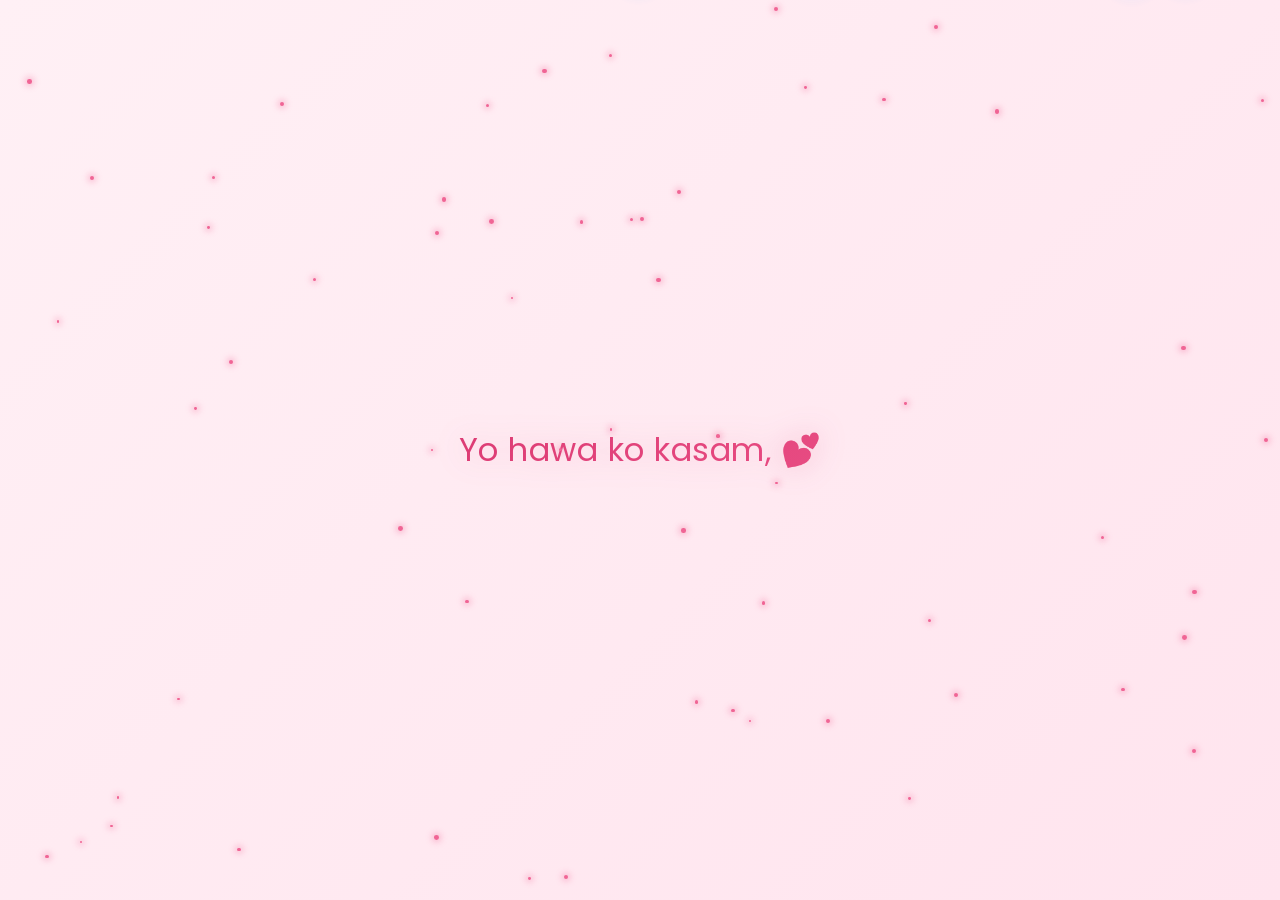
==== index.html @ f90bdf69 "Rename proposal.html to index.html" ====
<!DOCTYPE html>
<html lang="ne">

<head>
    <meta charset="UTF-8">
    <meta name="viewport" content="width=device-width, initial-scale=1.0">
    <meta name="description" content="A special romantic proposal for Sonam">
    <title>💖 For You, Sonam 💖</title>
    <link rel="preconnect" href="https://fonts.googleapis.com">
    <link rel="preconnect" href="https://fonts.gstatic.com" crossorigin>
    <link
        href="https://fonts.googleapis.com/css2?family=Great+Vibes&family=Poppins:wght@300;400;600;700&family=Dancing+Script:wght@400;700&display=swap"
        rel="stylesheet">
    <link rel="stylesheet" href="proposal.css">
</head>

<body>
    <!-- Floating Hearts Background -->
    <div class="hearts-container" id="heartsContainer"></div>

    <!-- Sparkle particles -->
    <div class="sparkles-container" id="sparklesContainer"></div>

    <!-- ===== PHASE 1: Nepali Lines ===== -->
    <section class="phase phase-lines" id="phaseLines">
        <div class="lines-wrapper">
            <p class="nepali-line" id="line1">Yo hawa ko kasam, 💕</p>
            <p class="nepali-line" id="line2">yo baadal ko kasam 🌹</p>
            <p class="nepali-line" id="line3"> yo jangal khola nadi ko kasam...✨</p>
            <p class="nepali-line" id="line4">Kasam ma timi bina baachna sakdina.💗</p>
            <p class="nepali-line" id="line5">Uhee timro jagahnya paagal premi,</p>
            <p class="nepali-line" id="line6">uhee timro pyaaro him🩵</p>
        </div>
    </section>

    <!-- ===== PHASE 2: Hollywood Proposal ===== -->
    <section class="phase phase-proposal hidden" id="phaseProposal">
        <div class="proposal-card">
            <div class="rose-icon">🌹</div>
            <h1 class="proposal-title">Sonam...</h1>
            <p class="proposal-quote">
                "I came here tonight because when you realize you want to spend the rest of your life with somebody, you
                want the rest of your life to start as soon as possible."
            </p>
            <p class="movie-ref">— When Harry Met Sally</p>
            <div class="question-text">
                <span class="will-you">Will you be mine forever?</span>
                <span class="heart-pulse">💖</span>
            </div>
            <div class="buttons-container" id="buttonsContainer">
                <button class="btn btn-yes" id="btnYes">Yes! 💍</button>
                <button class="btn btn-no" id="btnNo">No 😢</button>
            </div>
        </div>
    </section>

    <!-- ===== PHASE 3: Celebration ===== -->
    <section class="phase phase-celebration hidden" id="phaseCelebration">
        <div class="celebration-content">
            <h1 class="celebration-title" id="celebTitle">I Knew You'd Say Yes! 🎉💖</h1>
            <div class="image-frame" id="imageFrame">
                <img src="ankit.jpg" alt="Our Love" class="celebration-image" id="celebImage">
            </div>
            <p class="celebration-message">Forever starts now, Sonam... 💕</p>
            <div class="fireworks" id="fireworksContainer"></div>
        </div>
        <!-- Background Music -->
        <audio id="bgMusic" loop>
            <source src="sonam.mp3" type="audio/mpeg">
        </audio>
    </section>

    <script src="proposal.js"></script>
</body>

</html>
---- proposal.css ----
/* ==========================================
   ROMANTIC PROPOSAL - STYLES
   ========================================== */

/* === Reset & Base === */
*, *::before, *::after {
    margin: 0;
    padding: 0;
    box-sizing: border-box;
}

body {
    min-height: 100vh;
    overflow: hidden;
    font-family: 'Poppins', sans-serif;
    background: #fff0f5;
    color: #333;
    display: flex;
    align-items: center;
    justify-content: center;
    position: relative;
    transition: background 1.5s ease;
}

/* === Floating Hearts Background === */
.hearts-container {
    position: fixed;
    top: 0;
    left: 0;
    width: 100%;
    height: 100%;
    pointer-events: none;
    z-index: 15;
    overflow: hidden;
}

.floating-heart {
    position: absolute;
    top: -50px;
    font-size: 24px;
    animation: fallDown linear infinite;
    opacity: 0.85;
    filter: drop-shadow(0 0 10px rgba(60, 160, 255, 0.75));
    user-select: none;
}

@keyframes fallDown {
    0% {
        transform: translateY(0) rotate(0deg) scale(1);
        opacity: 0.8;
    }
    50% {
        opacity: 1;
    }
    100% {
        transform: translateY(115vh) rotate(360deg) scale(0.7);
        opacity: 0;
    }
}

/* === Sparkles === */
.sparkles-container {
    position: fixed;
    top: 0;
    left: 0;
    width: 100%;
    height: 100%;
    pointer-events: none;
    z-index: 12;
    overflow: hidden;
}

.sparkle {
    position: absolute;
    width: 4px;
    height: 4px;
    background: #f06595;
    border-radius: 50%;
    animation: twinkle ease-in-out infinite;
    box-shadow: 0 0 6px 2px rgba(240, 101, 149, 0.4);
}

@keyframes twinkle {
    0%, 100% { opacity: 0; transform: scale(0.5); }
    50% { opacity: 1; transform: scale(1.2); }
}

/* === Phase Containers === */
.phase {
    position: fixed;
    top: 0;
    left: 0;
    width: 100%;
    height: 100%;
    display: flex;
    align-items: center;
    justify-content: center;
    z-index: 10;
    transition: opacity 1s ease;
}

.phase.hidden {
    display: none;
    opacity: 0;
}

.phase.fade-out {
    opacity: 0;
}

/* === Phase Backgrounds === */
.phase-lines {
    background: linear-gradient(135deg, #fff0f5, #ffe4ee, #ffd6e7, #fff0f5);
    background-size: 300% 300%;
    animation: softPinkShift 8s ease infinite;
}

@keyframes softPinkShift {
    0%, 100% { background-position: 0% 50%; }
    50% { background-position: 100% 50%; }
}

.phase-proposal {
    background: linear-gradient(135deg, #e8f4fd, #dbeeff, #cce5ff, #e8f4fd);
    background-size: 300% 300%;
    animation: softBlueShift 8s ease infinite;
}

@keyframes softBlueShift {
    0%, 100% { background-position: 0% 50%; }
    50% { background-position: 100% 50%; }
}

/* ==========================================
   PHASE 1: NEPALI LINES
   ========================================== */
.lines-wrapper {
    text-align: center;
    padding: 2rem;
    max-width: 800px;
    width: 90%;
    position: relative;
    z-index: 25;
    min-height: 120px;
    display: flex;
    align-items: center;
    justify-content: center;
}

.nepali-line {
    font-family: 'Poppins', sans-serif;
    font-size: 2rem;
    font-weight: 400;
    color: transparent;
    background: linear-gradient(135deg, #d6336c, #e64980, #f06595, #d6336c);
    background-size: 200% 200%;
    -webkit-background-clip: text;
    background-clip: text;
    line-height: 1.8;
    letter-spacing: 0.5px;
    opacity: 0;
    transform: translateY(30px) scale(0.95);
    transition: opacity 1s cubic-bezier(0.4, 0, 0.2, 1), transform 1s cubic-bezier(0.4, 0, 0.2, 1);
    text-shadow: none;
    filter: drop-shadow(0 0 15px rgba(214, 51, 108, 0.2));
    position: absolute;
    width: 100%;
    animation: gradientShift 4s ease infinite;
}

.nepali-line.visible {
    opacity: 1;
    transform: translateY(0) scale(1);
}

.nepali-line.fade-away {
    opacity: 0;
    transform: translateY(-30px) scale(0.95);
}

@keyframes gradientShift {
    0%, 100% { background-position: 0% 50%; }
    50% { background-position: 100% 50%; }
}

/* ==========================================
   PHASE 2: PROPOSAL
   ========================================== */
.proposal-card {
    background: rgba(255, 255, 255, 0.75);
    backdrop-filter: blur(20px);
    -webkit-backdrop-filter: blur(20px);
    border: 1px solid rgba(100, 160, 230, 0.3);
    border-radius: 30px;
    padding: 3rem 3.5rem;
    max-width: 650px;
    width: 90%;
    text-align: center;
    box-shadow:
        0 25px 60px rgba(0, 0, 0, 0.08),
        0 0 40px rgba(100, 160, 230, 0.1),
        inset 0 1px 0 rgba(255, 255, 255, 0.1);
    animation: cardEntry 1.2s cubic-bezier(0.4, 0, 0.2, 1) forwards;
    position: relative;
    overflow: hidden;
}

.proposal-card::before {
    content: '';
    position: absolute;
    top: -50%;
    left: -50%;
    width: 200%;
    height: 200%;
    background: conic-gradient(from 0deg, transparent, rgba(255, 107, 157, 0.05), transparent, rgba(168, 85, 247, 0.05), transparent);
    animation: rotateGlow 8s linear infinite;
    z-index: -1;
}

@keyframes rotateGlow {
    0% { transform: rotate(0deg); }
    100% { transform: rotate(360deg); }
}

@keyframes cardEntry {
    0% {
        opacity: 0;
        transform: scale(0.7) translateY(40px);
    }
    100% {
        opacity: 1;
        transform: scale(1) translateY(0);
    }
}

.rose-icon {
    font-size: 4rem;
    margin-bottom: 1rem;
    animation: rosePulse 2s ease-in-out infinite;
    filter: drop-shadow(0 0 15px rgba(255, 0, 80, 0.5));
}

@keyframes rosePulse {
    0%, 100% { transform: scale(1) rotate(-5deg); }
    50% { transform: scale(1.15) rotate(5deg); }
}

.proposal-title {
    font-family: 'Great Vibes', cursive;
    font-size: 4.5rem;
    background: linear-gradient(135deg, #d6336c, #e64980, #7c3aed);
    -webkit-background-clip: text;
    background-clip: text;
    color: transparent;
    margin-bottom: 1.5rem;
    animation: shimmer 3s ease-in-out infinite;
    text-shadow: none;
    filter: drop-shadow(0 0 15px rgba(214, 51, 108, 0.3));
}

@keyframes shimmer {
    0%, 100% { filter: drop-shadow(0 0 25px rgba(255, 107, 157, 0.4)) brightness(1); }
    50% { filter: drop-shadow(0 0 35px rgba(255, 107, 157, 0.6)) brightness(1.1); }
}

.proposal-quote {
    font-family: 'Dancing Script', cursive;
    font-size: 1.55rem;
    color: #4a5568;
    line-height: 1.7;
    margin-bottom: 0.8rem;
    font-style: italic;
    padding: 0 1rem;
    animation: fadeInUp 1s 0.5s both;
}

.movie-ref {
    font-size: 0.95rem;
    color: #7c3aed;
    margin-bottom: 2rem;
    font-weight: 300;
    letter-spacing: 1px;
    animation: fadeInUp 1s 0.7s both;
}

@keyframes fadeInUp {
    0% { opacity: 0; transform: translateY(20px); }
    100% { opacity: 1; transform: translateY(0); }
}

.question-text {
    font-size: 1.8rem;
    font-weight: 600;
    margin-bottom: 2.5rem;
    animation: fadeInUp 1s 0.9s both;
}

.will-you {
    background: linear-gradient(90deg, #d6336c, #7c3aed, #d6336c);
    background-size: 200% 100%;
    -webkit-background-clip: text;
    background-clip: text;
    color: transparent;
    animation: textGlow 3s ease-in-out infinite;
}

@keyframes textGlow {
    0%, 100% { background-position: 0% 50%; }
    50% { background-position: 100% 50%; }
}

.heart-pulse {
    display: inline-block;
    animation: heartBeat 1s ease-in-out infinite;
    margin-left: 8px;
}

@keyframes heartBeat {
    0%, 100% { transform: scale(1); }
    25% { transform: scale(1.3); }
    40% { transform: scale(1); }
    60% { transform: scale(1.2); }
}

/* === Buttons === */
.buttons-container {
    display: flex;
    gap: 2rem;
    justify-content: center;
    align-items: center;
    flex-wrap: wrap;
    animation: fadeInUp 1s 1.1s both;
    min-height: 80px;
}

.btn {
    padding: 16px 48px;
    border: none;
    border-radius: 50px;
    font-family: 'Poppins', sans-serif;
    font-size: 1.2rem;
    font-weight: 600;
    cursor: pointer;
    transition: all 0.3s cubic-bezier(0.4, 0, 0.2, 1);
    position: relative;
    overflow: hidden;
    letter-spacing: 0.5px;
}

.btn::after {
    content: '';
    position: absolute;
    top: 50%;
    left: 50%;
    width: 0;
    height: 0;
    background: rgba(255, 255, 255, 0.2);
    border-radius: 50%;
    transform: translate(-50%, -50%);
    transition: width 0.6s, height 0.6s;
}

.btn:active::after {
    width: 300px;
    height: 300px;
}

/* Yes Button */
.btn-yes {
    background: linear-gradient(135deg, #d6336c, #e64980, #d6336c);
    background-size: 200% 200%;
    color: #fff;
    box-shadow:
        0 8px 25px rgba(214, 51, 108, 0.35),
        0 0 15px rgba(214, 51, 108, 0.15);
    animation: yesGlow 2s ease-in-out infinite, gradientMove 3s ease infinite;
    z-index: 5;
}

@keyframes yesGlow {
    0%, 100% { box-shadow: 0 8px 25px rgba(214, 51, 108, 0.35), 0 0 15px rgba(214, 51, 108, 0.15); }
    50% { box-shadow: 0 8px 35px rgba(214, 51, 108, 0.5), 0 0 30px rgba(214, 51, 108, 0.25); }
}

@keyframes gradientMove {
    0%, 100% { background-position: 0% 50%; }
    50% { background-position: 100% 50%; }
}

.btn-yes:hover {
    transform: scale(1.08);
    box-shadow: 0 12px 40px rgba(255, 45, 120, 0.6);
}

/* Yes button grows with each "No" hover */
.btn-yes.grow-1 { transform: scale(1.15); font-size: 1.35rem; padding: 18px 55px; }
.btn-yes.grow-2 { transform: scale(1.3); font-size: 1.5rem; padding: 20px 60px; }
.btn-yes.grow-3 { transform: scale(1.45); font-size: 1.65rem; padding: 22px 65px; }
.btn-yes.grow-4 { transform: scale(1.6); font-size: 1.8rem; padding: 24px 70px; }
.btn-yes.grow-5 { transform: scale(1.75); font-size: 1.95rem; padding: 26px 75px; }

/* No Button */
.btn-no {
    background: linear-gradient(135deg, #f1f5f9, #e2e8f0);
    color: #64748b;
    box-shadow: 0 4px 15px rgba(0, 0, 0, 0.08);
    position: relative;
    transition: all 0.25s ease;
    z-index: 5;
    white-space: nowrap;
}

.btn-no:hover {
    background: linear-gradient(135deg, #e2e8f0, #cbd5e1);
    color: #475569;
}

/* ==========================================
   PHASE 3: CELEBRATION
   ========================================== */
.phase-celebration {
    background: linear-gradient(135deg, #ffffff, #fafafa, #f8f8f8, #ffffff);
    background-size: 300% 300%;
    animation: softWhiteShift 8s ease infinite;
    overflow: hidden;
}

@keyframes softWhiteShift {
    0%, 100% { background-position: 0% 50%; }
    50% { background-position: 100% 50%; }
}

.celebration-content {
    text-align: center;
    z-index: 10;
    position: relative;
    animation: celebEntry 1.5s cubic-bezier(0.4, 0, 0.2, 1) forwards;
    padding: 2rem;
}

@keyframes celebEntry {
    0% { opacity: 0; transform: scale(0.5); }
    60% { transform: scale(1.05); }
    100% { opacity: 1; transform: scale(1); }
}

.celebration-title {
    font-family: 'Great Vibes', cursive;
    font-size: 3.5rem;
    background: linear-gradient(135deg, #d6336c, #e64980, #d6336c, #f06595);
    background-size: 300% 300%;
    -webkit-background-clip: text;
    background-clip: text;
    color: transparent;
    margin-bottom: 2rem;
    animation: celebShimmer 3s ease infinite;
    filter: drop-shadow(0 0 15px rgba(214, 51, 108, 0.3));
}

@keyframes celebShimmer {
    0%, 100% { background-position: 0% 50%; }
    50% { background-position: 100% 50%; }
}

.image-frame {
    width: 420px;
    max-width: 90vw;
    margin: 0 auto 2rem;
    border-radius: 20px;
    overflow: hidden;
    border: 3px solid rgba(255, 107, 157, 0.4);
    box-shadow:
        0 20px 60px rgba(0, 0, 0, 0.5),
        0 0 40px rgba(255, 107, 157, 0.2),
        0 0 80px rgba(255, 107, 157, 0.1);
    animation: frameGlow 3s ease-in-out infinite, float 4s ease-in-out infinite;
    position: relative;
}

.image-frame::before {
    content: '';
    position: absolute;
    top: -2px;
    left: -2px;
    right: -2px;
    bottom: -2px;
    background: linear-gradient(45deg, #ff6b9d, #c084fc, #ffd700, #ff6b9d);
    background-size: 300% 300%;
    border-radius: 22px;
    z-index: -1;
    animation: borderGlow 4s ease infinite;
}

@keyframes borderGlow {
    0%, 100% { background-position: 0% 50%; }
    50% { background-position: 100% 50%; }
}

@keyframes frameGlow {
    0%, 100% { box-shadow: 0 20px 60px rgba(0,0,0,0.5), 0 0 40px rgba(255,107,157,0.2); }
    50% { box-shadow: 0 20px 60px rgba(0,0,0,0.5), 0 0 60px rgba(255,107,157,0.35); }
}

@keyframes float {
    0%, 100% { transform: translateY(0); }
    50% { transform: translateY(-10px); }
}

.celebration-image {
    width: 100%;
    display: block;
    border-radius: 18px;
}

.celebration-message {
    font-family: 'Dancing Script', cursive;
    font-size: 2rem;
    color: #d6336c;
    animation: fadeInUp 1s 0.8s both;
    filter: drop-shadow(0 0 8px rgba(214, 51, 108, 0.15));
}

/* === Firework Particles === */
.firework {
    position: fixed;
    width: 6px;
    height: 6px;
    border-radius: 50%;
    animation: fireworkBurst 1.5s ease-out forwards;
    pointer-events: none;
    z-index: 100;
}

@keyframes fireworkBurst {
    0% {
        opacity: 1;
        transform: translate(0, 0) scale(1);
    }
    100% {
        opacity: 0;
        transform: translate(var(--tx), var(--ty)) scale(0);
    }
}

/* === Confetti === */
.confetti {
    position: fixed;
    width: 10px;
    height: 10px;
    top: -10px;
    z-index: 100;
    pointer-events: none;
    animation: confettiFall linear forwards;
}

@keyframes confettiFall {
    0% {
        transform: translateY(0) rotateZ(0deg) rotateX(0deg);
        opacity: 1;
    }
    100% {
        transform: translateY(110vh) rotateZ(720deg) rotateX(360deg);
        opacity: 0;
    }
}

/* === Responsive — Tablet === */
@media (max-width: 768px) {
    .nepali-line {
        font-size: 1.6rem;
        line-height: 1.6;
        padding: 0 1rem;
    }

    .proposal-card {
        padding: 2.5rem 2rem;
        border-radius: 24px;
        max-width: 90%;
    }

    .proposal-title {
        font-size: 3.5rem;
    }

    .proposal-quote {
        font-size: 1.3rem;
        padding: 0 0.5rem;
    }

    .question-text {
        font-size: 1.5rem;
    }

    .btn {
        padding: 14px 38px;
        font-size: 1.05rem;
    }

    .celebration-title {
        font-size: 2.8rem;
    }

    .celebration-message {
        font-size: 1.6rem;
    }

    .image-frame {
        width: 340px;
    }
}

/* === Responsive — Mobile === */
@media (max-width: 480px) {
    .nepali-line {
        font-size: 1.2rem;
        line-height: 1.5;
        padding: 0 0.8rem;
    }

    .lines-wrapper {
        min-height: 80px;
        padding: 1rem;
    }

    .proposal-card {
        padding: 1.8rem 1.2rem;
        border-radius: 18px;
        max-width: 95%;
    }

    .rose-icon {
        font-size: 2.8rem;
        margin-bottom: 0.6rem;
    }

    .proposal-title {
        font-size: 2.5rem;
        margin-bottom: 1rem;
    }

    .proposal-quote {
        font-size: 1rem;
        line-height: 1.5;
        padding: 0;
    }

    .movie-ref {
        font-size: 0.8rem;
        margin-bottom: 1.2rem;
    }

    .question-text {
        font-size: 1.2rem;
        margin-bottom: 1.5rem;
    }

    .btn {
        padding: 12px 30px;
        font-size: 0.95rem;
    }

    .buttons-container {
        gap: 1.2rem;
    }

    .celebration-title {
        font-size: 2rem;
        margin-bottom: 1.2rem;
    }

    .celebration-message {
        font-size: 1.2rem;
    }

    .image-frame {
        width: 260px;
    }

    .celebration-content {
        padding: 1rem;
    }
}

/* === Responsive — Very small screens === */
@media (max-width: 360px) {
    .nepali-line {
        font-size: 1rem;
    }

    .proposal-title {
        font-size: 2rem;
    }

    .proposal-quote {
        font-size: 0.9rem;
    }

    .celebration-title {
        font-size: 1.6rem;
    }

    .image-frame {
        width: 220px;
    }
}
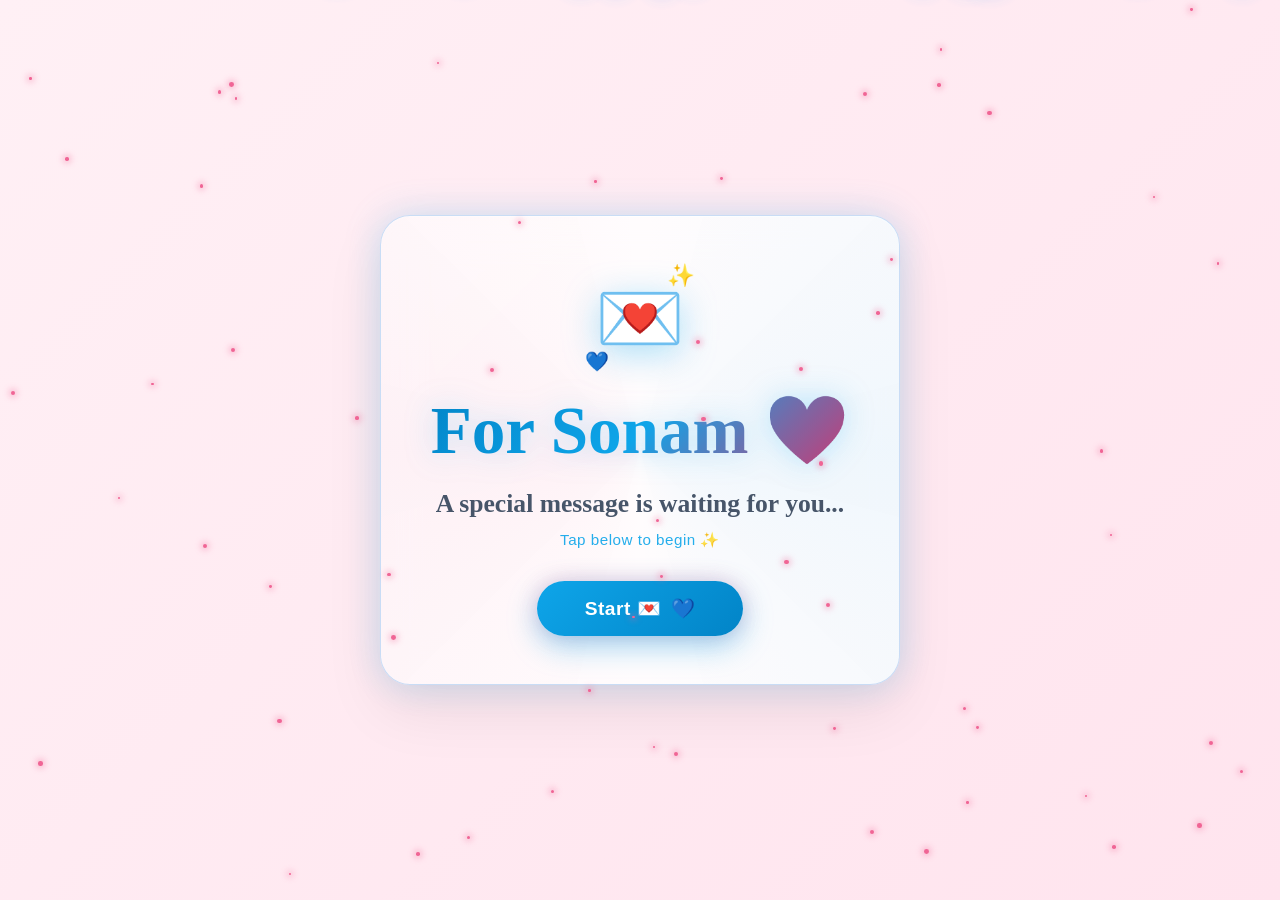
==== commit 1eaa8c4b: "Rename proposal.html to index.html" ====
--- a/index.html
+++ b/index.html
@@ -21,8 +21,28 @@
     <!-- Sparkle particles -->
     <div class="sparkles-container" id="sparklesContainer"></div>
 
+    <!-- ===== PHASE 0: Welcome / Start Screen ===== -->
+    <section class="phase phase-welcome" id="phaseWelcome">
+        <div class="welcome-card">
+            <div class="envelope-icon" id="welcomeIcon">
+                <span class="envelope-emoji">💌</span>
+                <span class="envelope-sparkle sparkle-1">✨</span>
+                <span class="envelope-sparkle sparkle-2">💙</span>
+            </div>
+            <h1 class="welcome-title">For Sonam 💙</h1>
+            <p class="welcome-subtitle">A special message is waiting for you...</p>
+            <p class="welcome-note">Tap below to begin ✨</p>
+            <div class="start-btn-wrapper">
+                <button class="btn btn-start" id="btnStart">
+                    <span class="btn-text">Start 💌</span>
+                    <span class="btn-heart-pulse">💙</span>
+                </button>
+            </div>
+        </div>
+    </section>
+
     <!-- ===== PHASE 1: Nepali Lines ===== -->
-    <section class="phase phase-lines" id="phaseLines">
+    <section class="phase phase-lines hidden" id="phaseLines">
         <div class="lines-wrapper">
             <p class="nepali-line" id="line1">Yo hawa ko kasam, 💕</p>
             <p class="nepali-line" id="line2">yo baadal ko kasam 🌹</p>
--- a/proposal.css
+++ b/proposal.css
@@ -109,6 +109,17 @@
 }
 
 /* === Phase Backgrounds === */
+.phase-welcome {
+    background: linear-gradient(135deg, #fff0f5, #ffe4ee, #e8f4fd, #fff0f5);
+    background-size: 300% 300%;
+    animation: welcomeBgShift 8s ease infinite;
+}
+
+@keyframes welcomeBgShift {
+    0%, 100% { background-position: 0% 50%; }
+    50% { background-position: 100% 50%; }
+}
+
 .phase-lines {
     background: linear-gradient(135deg, #fff0f5, #ffe4ee, #ffd6e7, #fff0f5);
     background-size: 300% 300%;
@@ -129,6 +140,216 @@
 @keyframes softBlueShift {
     0%, 100% { background-position: 0% 50%; }
     50% { background-position: 100% 50%; }
+}
+
+/* ==========================================
+   PHASE 0: WELCOME SCREEN
+   ========================================== */
+.welcome-card {
+    background: rgba(255, 255, 255, 0.85);
+    backdrop-filter: blur(20px);
+    -webkit-backdrop-filter: blur(20px);
+    border: 1px solid rgba(100, 160, 230, 0.35);
+    border-radius: 30px;
+    padding: 3rem 2.5rem;
+    max-width: 520px;
+    width: 90%;
+    text-align: center;
+    box-shadow:
+        0 25px 60px rgba(0, 0, 0, 0.08),
+        0 0 35px rgba(56, 189, 248, 0.25),
+        inset 0 1px 0 rgba(255, 255, 255, 0.8);
+    animation: welcomeEntry 1s cubic-bezier(0.34, 1.56, 0.64, 1) forwards;
+    position: relative;
+    overflow: hidden;
+    z-index: 20;
+}
+
+@keyframes welcomeEntry {
+    0% {
+        opacity: 0;
+        transform: scale(0.8) translateY(30px);
+    }
+    100% {
+        opacity: 1;
+        transform: scale(1) translateY(0);
+    }
+}
+
+.welcome-card::before {
+    content: '';
+    position: absolute;
+    top: -50%;
+    left: -50%;
+    width: 200%;
+    height: 200%;
+    background: conic-gradient(from 0deg, transparent, rgba(56, 189, 248, 0.08), transparent, rgba(240, 101, 149, 0.08), transparent);
+    animation: rotateGlow 8s linear infinite;
+    z-index: -1;
+}
+
+.envelope-icon {
+    position: relative;
+    display: inline-block;
+    margin-bottom: 1.2rem;
+    animation: envelopeFloat 2.8s ease-in-out infinite;
+}
+
+.envelope-emoji {
+    font-size: 4.5rem;
+    display: inline-block;
+    filter: drop-shadow(0 8px 18px rgba(14, 165, 233, 0.35));
+}
+
+.envelope-sparkle {
+    position: absolute;
+    font-size: 1.4rem;
+    pointer-events: none;
+    animation: sparkleOrbit 2s ease-in-out infinite;
+}
+
+.envelope-sparkle.sparkle-1 {
+    top: -6px;
+    right: -10px;
+    animation-delay: 0s;
+}
+
+.envelope-sparkle.sparkle-2 {
+    bottom: -4px;
+    left: -10px;
+    font-size: 1.2rem;
+    animation-delay: 1s;
+}
+
+@keyframes envelopeFloat {
+    0%, 100% {
+        transform: translateY(0) rotate(0deg);
+    }
+    50% {
+        transform: translateY(-10px) rotate(3deg);
+    }
+}
+
+@keyframes sparkleOrbit {
+    0%, 100% {
+        transform: scale(0.8) rotate(0deg);
+        opacity: 0.5;
+    }
+    50% {
+        transform: scale(1.3) rotate(20deg);
+        opacity: 1;
+    }
+}
+
+.welcome-title {
+    font-family: 'Great Vibes', cursive;
+    font-size: 4.2rem;
+    background: linear-gradient(135deg, #0284c7, #0ea5e9, #d6336c);
+    -webkit-background-clip: text;
+    background-clip: text;
+    color: transparent;
+    margin-bottom: 0.8rem;
+    filter: drop-shadow(0 0 15px rgba(14, 165, 233, 0.25));
+    line-height: 1.2;
+}
+
+.welcome-subtitle {
+    font-family: 'Dancing Script', cursive;
+    font-size: 1.6rem;
+    color: #475569;
+    line-height: 1.5;
+    margin-bottom: 0.5rem;
+    font-weight: 600;
+}
+
+.welcome-note {
+    font-size: 0.95rem;
+    color: #0ea5e9;
+    letter-spacing: 0.5px;
+    margin-bottom: 2rem;
+    font-weight: 500;
+    opacity: 0.9;
+}
+
+.start-btn-wrapper {
+    display: flex;
+    justify-content: center;
+    align-items: center;
+}
+
+.btn-start {
+    background: linear-gradient(135deg, #0ea5e9, #0284c7, #d6336c, #0ea5e9);
+    background-size: 300% 300%;
+    color: #ffffff;
+    padding: 16px 45px;
+    font-size: 1.25rem;
+    font-weight: 700;
+    border-radius: 50px;
+    box-shadow:
+        0 10px 30px rgba(14, 165, 233, 0.4),
+        0 0 20px rgba(214, 51, 108, 0.25);
+    display: inline-flex;
+    align-items: center;
+    gap: 0.6rem;
+    cursor: pointer;
+    border: none;
+    outline: none;
+    transition: all 0.35s cubic-bezier(0.34, 1.56, 0.64, 1);
+    animation: startBtnPulse 2.5s infinite ease-in-out, gradientShift 4s ease infinite;
+    user-select: none;
+    -webkit-tap-highlight-color: transparent;
+}
+
+.btn-start:hover {
+    transform: scale(1.08) translateY(-3px);
+    box-shadow:
+        0 14px 40px rgba(14, 165, 233, 0.55),
+        0 0 30px rgba(214, 51, 108, 0.4);
+}
+
+.btn-start:active {
+    transform: scale(0.96) translateY(1px);
+}
+
+.btn-heart-pulse {
+    display: inline-block;
+    animation: heartBeat 1.2s infinite ease-in-out;
+}
+
+@keyframes startBtnPulse {
+    0%, 100% {
+        box-shadow: 0 10px 30px rgba(14, 165, 233, 0.4), 0 0 20px rgba(214, 51, 108, 0.25);
+        transform: scale(1);
+    }
+    50% {
+        box-shadow: 0 12px 38px rgba(14, 165, 233, 0.65), 0 0 30px rgba(214, 51, 108, 0.45);
+        transform: scale(1.03);
+    }
+}
+
+/* Click Heart Burst Particle */
+.click-heart-particle {
+    position: fixed;
+    pointer-events: none;
+    font-size: 1.4rem;
+    z-index: 99999;
+    user-select: none;
+    animation: clickHeartFly 1.2s cubic-bezier(0.25, 1, 0.5, 1) forwards;
+}
+
+@keyframes clickHeartFly {
+    0% {
+        opacity: 1;
+        transform: translate(0, 0) scale(0.5);
+    }
+    50% {
+        opacity: 1;
+        transform: translate(var(--tx), var(--ty)) scale(1.2);
+    }
+    100% {
+        opacity: 0;
+        transform: translate(calc(var(--tx) * 1.3), calc(var(--ty) * 1.3 + 40px)) scale(0.8);
+    }
 }
 
 /* ==========================================
@@ -566,6 +787,19 @@
 
 /* === Responsive — Tablet === */
 @media (max-width: 768px) {
+    .welcome-card {
+        padding: 2.5rem 2rem;
+        max-width: 90%;
+    }
+
+    .welcome-title {
+        font-size: 3.5rem;
+    }
+
+    .welcome-subtitle {
+        font-size: 1.4rem;
+    }
+
     .nepali-line {
         font-size: 1.6rem;
         line-height: 1.6;
@@ -611,6 +845,35 @@
 
 /* === Responsive — Mobile === */
 @media (max-width: 480px) {
+    .welcome-card {
+        padding: 2rem 1.3rem;
+        border-radius: 22px;
+        max-width: 92%;
+    }
+
+    .envelope-emoji {
+        font-size: 3.5rem;
+    }
+
+    .welcome-title {
+        font-size: 2.8rem;
+        margin-bottom: 0.5rem;
+    }
+
+    .welcome-subtitle {
+        font-size: 1.25rem;
+    }
+
+    .welcome-note {
+        font-size: 0.85rem;
+        margin-bottom: 1.5rem;
+    }
+
+    .btn-start {
+        padding: 14px 34px;
+        font-size: 1.1rem;
+    }
+
     .nepali-line {
         font-size: 1.2rem;
         line-height: 1.5;
@@ -683,6 +946,19 @@
 
 /* === Responsive — Very small screens === */
 @media (max-width: 360px) {
+    .welcome-title {
+        font-size: 2.3rem;
+    }
+
+    .welcome-subtitle {
+        font-size: 1.1rem;
+    }
+
+    .btn-start {
+        padding: 12px 28px;
+        font-size: 1rem;
+    }
+
     .nepali-line {
         font-size: 1rem;
     }
@@ -703,3 +979,4 @@
         width: 220px;
     }
 }
+
